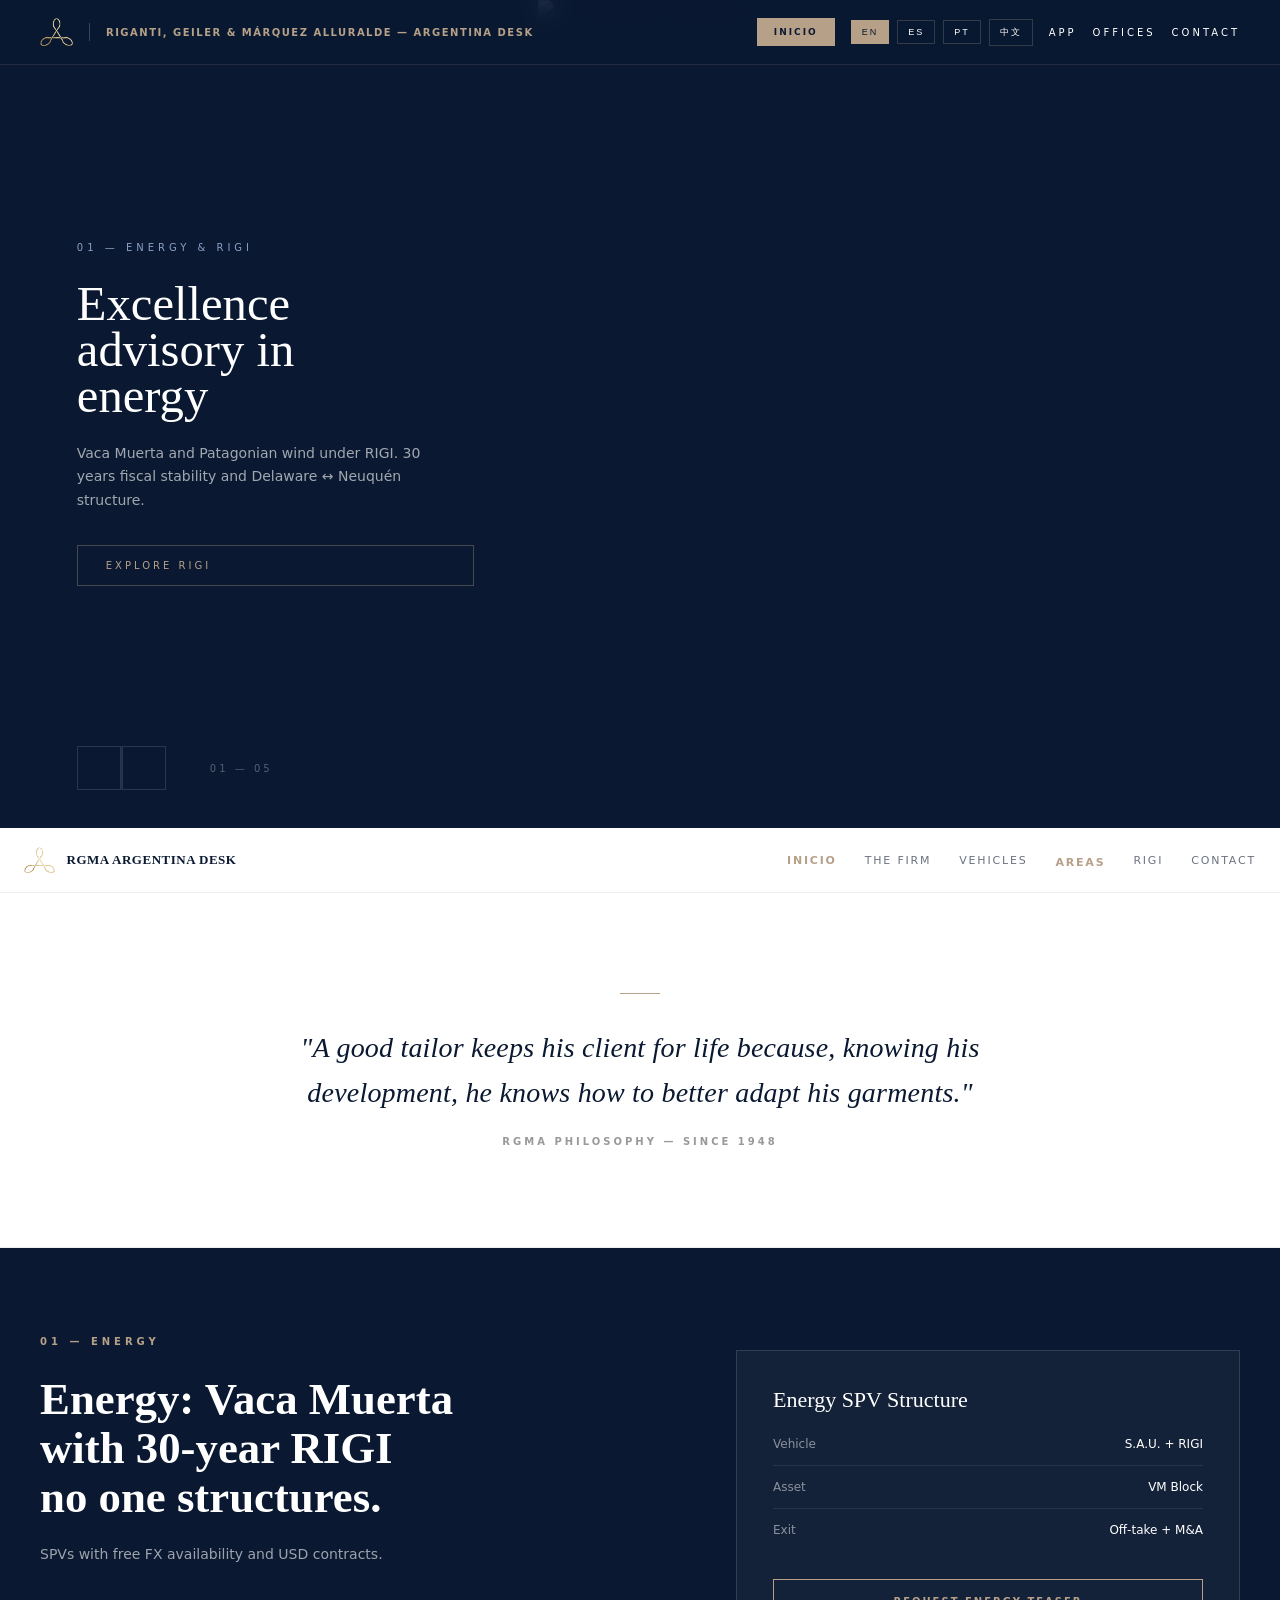
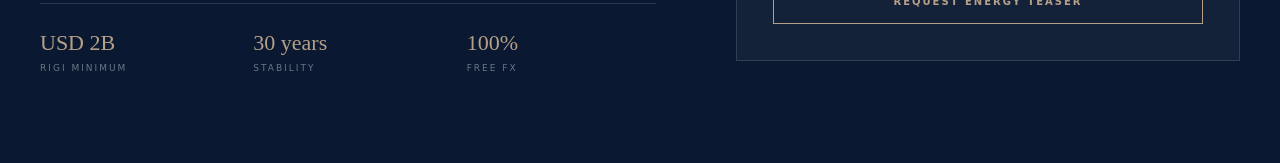
==== invertirenargentina.html @ 83d9f935 "Create invertirenargentina.html" ====
<!DOCTYPE html>
<html lang="en">
<head>
<meta charset="UTF-8">
<meta name="viewport" content="width=device-width, initial-scale=1.0">
<title>RGMA Argentina Desk | RIGI Investments, ITQ Fishing, Energy</title>
<meta id="meta-desc" name="description" content="RGMA Argentina Desk — Legal architecture for RIGI, ITQ fishing, Vaca Muerta energy, lithium and agribusiness. Delaware and Argentina structure.">
<link href="https://googleapis.com" rel="stylesheet">
<style>
:root{--navy:#0A1931;--gold:#B6A088;--paper:#fcfcfc}
*{box-sizing:border-box;margin:0;padding:0}
body{font-family:'Inter',system-ui;background:var(--paper);color:#1a1a1a;-webkit-font-smoothing:antialiased}
header img,.top-bar img,.logo img{ background:transparent!important; filter:none!important; mix-blend-mode:normal!important; display:block; object-fit:contain; }
.font-serif{font-family:'Cormorant Garamond',serif}
.hero{position:relative;height:92vh;min-height:640px;background:var(--navy);overflow:hidden;isolation:isolate}
.top-bar{position:absolute;inset:0 0 auto 0;z-index:30;display:flex;justify-content:space-between;align-items:center;padding:18px 40px;font-size:10px;letter-spacing:3px;text-transform:uppercase;color:#fff;background:rgba(10,25,49,.88);backdrop-filter:blur(12px);border-bottom:1px solid rgba(182,160,136,.15)}
.top-brand{display:flex;align-items:center;gap:16px;color:var(--gold);font-weight:600}
.lang-switch{display:flex;gap:8px;align-items:center}
.lang-switch button{background:transparent;border:1px solid rgba(182,160,136,.25);color:#fff;font-size:9px;letter-spacing:2px;padding:6px 10px;cursor:pointer;transition:all .35s}
.lang-switch button.active,.lang-switch button:hover{background:var(--gold);color:var(--navy);border-color:var(--gold)}
.slide{position:absolute;inset:0;display:flex;opacity:0;visibility:hidden;transition:opacity.9s,visibility.9s;pointer-events:none}
.slide.active{opacity:1;visibility:visible;pointer-events:auto;z-index:2}
.s-left{width:42%;display:flex;flex-direction:column;justify-content:center;padding:0 5% 0 6%;background:var(--navy)}
.s-right{width:58%;position:relative;overflow:hidden;background:var(--navy)}
.s-right img{width:100%;height:100%;object-fit:cover;display:block}
.eyebrow{font-size:10px;letter-spacing:4px;text-transform:uppercase;color:#8aa0c8;margin-bottom:28px}
.title{font-family:'Cormorant Garamond';font-size:clamp(32px,3.8vw,54px);line-height:.95;font-weight:300;color:#fff;margin-bottom:22px}
.desc{font-size:14px;line-height:1.7;color:rgba(255,255,255,.62);max-width:380px;margin-bottom:32px;font-weight:300}
.cta{display:inline-flex;align-items:center;gap:8px;font-size:10px;letter-spacing:3px;text-transform:uppercase;color:var(--gold);border:1px solid rgba(182,160,136,.35);padding:14px 28px;text-decoration:none;transition:all .35s cubic-bezier(0.2,0.8,0.2,1);background:transparent}
.cta:hover{background:var(--gold);color:var(--navy);transform:translateY(-2px);letter-spacing:3.3px}
.cta.gold{background:transparent;color:var(--gold)}
.cta.gold:hover{background:var(--gold);color:var(--navy)}
.nav-hero{position:absolute;bottom:38px;left:6%;z-index:10;display:flex;align-items:center;gap:22px}
.arr{width:44px;height:44px;background:var(--navy);color:rgba(255,255,255,.6);border:1px solid rgba(255,255,255,.12);cursor:pointer;display:grid;place-items:center;transition:.3s}
.arr:hover{background:var(--gold);color:var(--navy)}
.dot{width:28px;height:2px;background:rgba(255,255,255,.15);border:0;cursor:pointer;transition:all.5s}
.dot.active{background:var(--gold);width:56px}
.sticky-nav{position:sticky;top:0;z-index:50;background:rgba(255,255,255,.96);backdrop-filter:blur(12px);border-bottom:1px solid #eee;overflow:visible}
.nav-inner{max-width:1280px;margin:0 auto;padding:0 24px;height:64px;display:flex;align-items:center;justify-content:space-between;overflow:visible}
.logo{font-family:'Cormorant Garamond';font-weight:700;font-size:13px;letter-spacing:.5px;color:var(--navy);display:flex;align-items:center;gap:12px;text-decoration:none}
.menu{display:flex;gap:28px;align-items:center}
.m-link{font-size:11px;letter-spacing:1.8px;text-transform:uppercase;color:#6b7280;text-decoration:none;padding:24px 0;transition:.3s}
.m-link:hover{color:var(--navy)}
/* DROPDOWN PREMIUM EDITORIAL */
.dropdown{position:relative;padding:24px 0}
.dropdown-trigger{color:var(--gold)!important;font-weight:700;cursor:pointer}
.dropdown-menu{position:absolute;top:100%;left:50%;transform:translateX(-50%);display:none;min-width:340px;background:#0A1931;border-top:2px solid #B6A088;box-shadow:0 25px 50px rgba(10,25,49,.4);z-index:200;overflow:hidden}
.dropdown:hover .dropdown-menu,
.dropdown:focus-within .dropdown-menu{display:block}
.dropdown-menu a{display:flex;justify-content:space-between;align-items:center;padding:18px 24px;color:rgba(255,255,255,.75);font-size:11px;letter-spacing:2.2px;text-transform:uppercase;text-decoration:none;border-bottom:1px solid rgba(255,255,255,.07);transition:.25s}
.dropdown-menu a:hover{background:rgba(255,255,255,.06);color:var(--gold);padding-left:28px}
.footer-cta{padding:14px 24px;background:#081328;border-top:1px solid rgba(255,255,255,.06);font-size:8.5px;letter-spacing:2.5px;color:rgba(255,255,255,.35);text-transform:uppercase}
.areas{background:var(--navy);overflow:hidden}
.a-slide{display:none;grid-template-columns:1.1fr.9fr;gap:80px;max-width:1280px;margin:0 auto;padding:88px 40px;align-items:center}
.a-slide.active{display:grid;animation:fade.6s ease}
@keyframes fade{from{opacity:0;transform:translateY(8px)}to{opacity:1;transform:translateY(0)}}
.card{background:rgba(255,255,255,.04);border:1px solid rgba(255,255,255,.12);padding:36px}
.kpi{display:grid;grid-template-columns:repeat(3,1fr);gap:24px;border-top:1px solid rgba(255,255,255,.12);padding-top:26px;margin-top:36px}
.kpi b{font-family:'Cormorant Garamond';font-size:22px;color:var(--gold);font-weight:400;display:block}
.kpi span{font-size:9px;letter-spacing:2px;color:rgba(255,255,255,.4);text-transform:uppercase}
.row{display:flex;justify-content:space-between;border-bottom:1px solid rgba(255,255,255,.08);padding-bottom:14px;margin-bottom:14px;font-size:12px}
.row span:first-child{color:rgba(255,255,255,.5)}
.row span:last-child{color:#fff}
.btn{display:block;text-align:center;background:transparent;border:1px solid var(--gold);color:var(--gold);font-size:10px;letter-spacing:2px;font-weight:700;padding:16px;text-decoration:none;margin-top:28px;transition:all.35s}
.btn:hover{background:var(--gold);color:var(--navy);transform:translateY(-2px)}
.a-dots{display:flex;gap:10px;justify-content:center;padding:0 0 56px}
.a-dot{width:28px;height:2px;background:rgba(255,255,255,.18);border:0;cursor:pointer;transition:.4s}
.a-dot.active{background:var(--gold);width:48px}
#nda-modal{position:fixed;inset:0;z-index:9999;background:rgba(8,15,31,.85);backdrop-filter:blur(10px);display:none;align-items:center;justify-content:center;padding:20px}
#nda-modal.open{display:flex}
.nda-box{background:#fff;max-width:520px;width:100%;box-shadow:0 30px 80px rgba(0,0,0,.4)}
.nda-header{background:var(--navy);padding:28px 32px;display:flex;justify-content:space-between;align-items:center}
.nda-header h3{font-family:'Cormorant Garamond';color:#fff;font-size:18px;font-weight:400}
.nda-header span{color:var(--gold);font-size:10px;letter-spacing:2px}
.nda-body{padding:28px 32px}
.nda-check{display:flex;gap:12px;align-items:flex-start;background:#FAFAF8;border:1px solid #eee;padding:16px;margin:20px 0}
.nda-btn{flex:1;padding:14px;font-size:10px;letter-spacing:2px;font-weight:700;cursor:pointer;border:1px solid;text-transform:uppercase}
.btn-home{background:var(--gold);color:var(--navy);padding:8px 16px;font-size:9px;letter-spacing:2px;font-weight:700;text-decoration:none;border:1px solid var(--gold);transition:.3s}
.btn-home:hover{background:transparent;color:var(--gold)}
@media(max-width:1024px){.s-left{width:100%;padding:80px 24px 36px}.s-right{display:none}.a-slide{grid-template-columns:1fr;padding:48px 24px;gap:32px}.menu{display:none}.top-bar{padding:12px 16px;flex-wrap:wrap;gap:10px}}
</style>
</head>
<body>
<div class="hero" id="hero">
<div class="top-bar">
  <div class="top-brand">
    <img src="logo-final.webp" alt="RGMA" style="height:28px;width:auto;">
    <span style="width:1px;height:18px;background:rgba(255,255,255,0.2);display:inline-block"></span>
    <div data-i18n="top_brand" style="letter-spacing:1.5px;">RIGANTI, GEILER & MÁRQUEZ ALLURALDE — ARGENTINA DESK</div>
  </div>
  <div style="display:flex;gap:16px;align-items:center">
    <a href="index.html" class="btn-home" data-i18n="btn_inicio">INICIO</a>
    <div class="lang-switch"><button class="active" data-lang="en">EN</button><button data-lang="es">ES</button><button data-lang="pt">PT</button><button data-lang="zh">中文</button></div>
    <span data-i18n="top_app" style="font-weight:500;">APP</span><span data-i18n="top_offices" style="font-weight:500;">OFFICES</span><a href="#contacto" style="color:#fff;text-decoration:none;font-weight:500;" data-i18n="top_contact">CONTACT</a>
  </div>
</div>

<div class="slide active"><div class="s-left"><div class="eyebrow" data-i18n="s1_eye">01 — ENERGY & RIGI</div><h1 class="title" data-i18n="s1_title">Excellence<br>advisory in<br>energy</h1><p class="desc" data-i18n="s1_desc">Vaca Muerta and Patagonian wind under RIGI. 30 years fiscal stability and Delaware ↔ Neuquén structure.</p><a class="cta" href="#areas" data-go="0" data-i18n="s1_cta">Explore RIGI</a></div><div class="s-right"><img src="vaca-muerta-a.jpg" alt="Vaca Muerta Investment"></div></div>
<div class="slide"><div class="s-left"><div class="eyebrow" data-i18n="s2_eye">02 — AGRO & REAL ASSETS</div><h1 class="title" data-i18n="s2_title">From Delaware<br>to Rosario<br>in USD</h1><p class="desc" data-i18n="s2_desc">Agricultural trusts, tokenization and amnesty Law 27.743. 48hs due diligence.</p><a class="cta" href="#areas" data-go="1" data-i18n="s2_cta">View agro</a></div><div class="s-right"><img src="agro-silos.webp" alt="Agribusiness Real Assets"></div></div>
<div class="slide"><div class="s-left"><div class="eyebrow" data-i18n="s3_eye">03 — LITHIUM & MINING</div><h1 class="title" data-i18n="s3_title">Lithium Triangle<br>without fiscal<br>friction</h1><p class="desc" data-i18n="s3_desc">21% global reserves. 0% retentions under RIGI, stable royalties and Jujuy-Salta SPV in USD.</p><a class="cta" href="#areas" data-go="2" data-i18n="s3_cta">View mining</a></div><div class="s-right"><img src="litio-jujuy.webp" alt="Lithium Mining Jujuy"></div></div>
<div class="slide"><div class="s-left"><div class="eyebrow" data-i18n="s4_eye">04 — FISHING & BLUE ECONOMY</div><h1 class="title" data-i18n="s4_title">Fishing and ITQ<br>quota with<br>legal security</h1><p class="desc" data-i18n="s4_desc">Fleet, plants and JV under Law 24.922. Transferable quotas, RIGI processing and rebates.</p><a class="cta gold" href="#areas" data-go="3" data-i18n="s4_cta">View fishing structure</a></div><div class="s-right"><img src="pesca-altura.webp" alt="Blue Economy Fishing"></div></div>
<div class="slide"><div class="s-left"><div class="eyebrow" data-i18n="s5_eye">05 — LOGISTICS & PORTS</div><h1 class="title" data-i18n="s5_title">Waterway and ports<br>RIGI with free<br>USD</h1><p class="desc" data-i18n="s5_desc">Paraná terminals, 80% of exports. RIGI port with free FX and 0% rate.</p><a class="cta" href="#areas" data-go="4" data-i18n="s5_cta">View logistics</a></div><div class="s-right"><img src="pueto-rosario-a.webp" alt="Logistics Waterway Ports"></div></div>

<div class="nav-hero"><div style="display:flex;gap:1px;background:rgba(255,255,255,.1)"><button class="arr" data-action="prev" aria-label="Anterior"></button><button class="arr" data-action="next" aria-label="Siguiente"></button></div><div id="dots" style="display:flex;gap:8px"></div><div id="counter" style="color:rgba(255,255,255,.3);font-size:10px;letter-spacing:3px">01 — 05</div></div>
</div>

<nav class="sticky-nav"><div class="nav-inner"><a href="index.html" class="logo"><img src="logo-final.webp" alt="RGMA" style="height:26px;width:auto;"> RGMA ARGENTINA DESK</a><div class="menu"><a class="m-link" href="index.html" style="color:var(--gold);font-weight:700" data-i18n="btn_inicio">INICIO</a><a class="m-link" href="#estudio" data-i18n="m_estudio">The Firm</a><a class="m-link" href="#vehiculos" data-i18n="m_vehiculos">Vehicles</a><div class="dropdown"><span class="m-link dropdown-trigger" data-i18n="m_areas">AREAS</span><div class="dropdown-menu">
<a href="energia.html"><span>01 — ENERGÍA</span></a>
<a href="agronegocios.html"><span>02 — AGRONEGOCIOS</span></a>
<a href="mineria.html"><span>03 — MINERÍA</span></a>
<a href="pesca.html"><span>04 — PESCA</span></a>
<a href="logistica.html"><span>05 — LOGÍSTICA</span></a>
<div class="footer-cta" data-i18n="dropdown_foot">VER ESTRUCTURA + TEASER NDA</div>
</div></div><a class="m-link" href="#rigi">RIGI</a><a class="m-link" href="#contacto" data-i18n="m_contact">Contact</a></div></div></nav>

<section style="background:#fff;border-bottom:1px solid #eee;padding:100px 24px;text-align:center"><div style="max-width:750px;margin:0 auto"><div style="width:40px;height:1px;background:var(--gold);margin:0 auto 32px"></div><p style="font-family:'Cormorant Garamond', serif;font-size:28px;font-style:italic;color:var(--navy);line-height:1.6;letter-spacing:0.2px" data-i18n="philosophy">"A good tailor keeps his client for life because, knowing his development, he knows how to better adapt his garments."</p><span style="font-size:10px;letter-spacing:.3em;color:#999;text-transform:uppercase;font-weight:600;margin-top:20px;display:block" data-i18n="philosophy_sub">RGMA Philosophy — Since 1948</span></div></section>

<section id="areas" class="areas">
<div class="a-slide active"><div><span style="font-size:10px;letter-spacing:4px;color:var(--gold);font-weight:600;text-transform:uppercase;display:block;margin-bottom:28px">01 — ENERGY</span><h2 style="font-family:'Cormorant Garamond', serif;font-size:clamp(32px,3.5vw,46px);color:#fff;line-height:1.1;margin-bottom:20px" data-i18n="a1_title">Energy: Vaca Muerta<br>with 30-year RIGI<br>no one structures.</h2><p style="font-size:14px;color:rgba(255,255,255,.6);max-width:420px;line-height:1.75;font-weight:300;" data-i18n="a1_p">SPVs with free FX availability and USD contracts.</p><div class="kpi"><div><b>USD 2B</b><span data-i18n="a1_k1">RIGI Minimum</span></div><div><b>30 years</b><span data-i18n="a1_k2">Stability</span></div><div><b>100%</b><span data-i18n="a1_k3">Free FX</span></div></div></div><div class="card"><h3 style="font-family:'Cormorant Garamond', serif;font-size:22px;font-weight:400;color:#fff;margin-bottom:24px" data-i18n="a1_card">Energy SPV Structure</h3><div class="row"><span>Vehicle</span><span>S.A.U. + RIGI</span></div><div class="row"><span>Asset</span><span>VM Block</span></div><div class="row" style="border:0;margin:0"><span>Exit</span><span>Off-take + M&A</span></div><a class="btn" href="energia.html" data-i18n="a1_btn">REQUEST ENERGY TEASER</a></div></div>
<div class="a-slide"><div><span style="font-size:10px;letter-spacing:4px;color:var(--gold);font-weight:600;text-transform:uppercase;display:block;margin-bottom:28px">02 — AGRO</span><h2 style="font-family:'Cormorant Garamond', serif;font-size:clamp(32px,3.5vw,46px);color:#fff;line-height:1.1;margin-bottom:20px" data-i18n="a2_title">Agro: from Delaware<br>to Rosario<br>in USD.</h2><p style="font-size:14px;color:rgba(255,255,255,.6);max-width:420px;line-height:1.75;font-weight:300;" data-i18n="a2_p">Agricultural trusts and MATBA forwards.</p><div class="kpi"><div><b>USD 50M</b><span>Ticket</span></div><div><b>12%</b><span>USD Yield</span></div><div><b>Trust</b><span>Vehicle</span></div></div></div><div class="card"><h3 style="font-family:'Cormorant Garamond', serif;font-size:22px;font-weight:400;color:#fff;margin-bottom:24px" data-i18n="a2_card">Agro SPV Structure</h3><div class="row"><span>Vehicle</span><span>Trust + S.A.</span></div><div class="row" style="border:0;margin:0"><span>Exit</span><span>Land sale</span></div><a class="btn" href="agronegocios.html" data-i18n="a2_btn">REQUEST AGRO TEASER</a></div></div>
<div class="a-slide"><div><span style="font-size:10px;letter-spacing:4px;color:var(--gold);font-weight:600;text-transform:uppercase;display:block;margin-bottom:28px">03 — MINING</span><h2 style="font-family:'Cormorant Garamond', serif;font-size:clamp(32px,3.5vw,46px);color:#fff;line-height:1.1;margin-bottom:20px" data-i18n="a3_title">Mining: Lithium<br>global triangle<br>with Asia off-take.</h2><p style="font-s
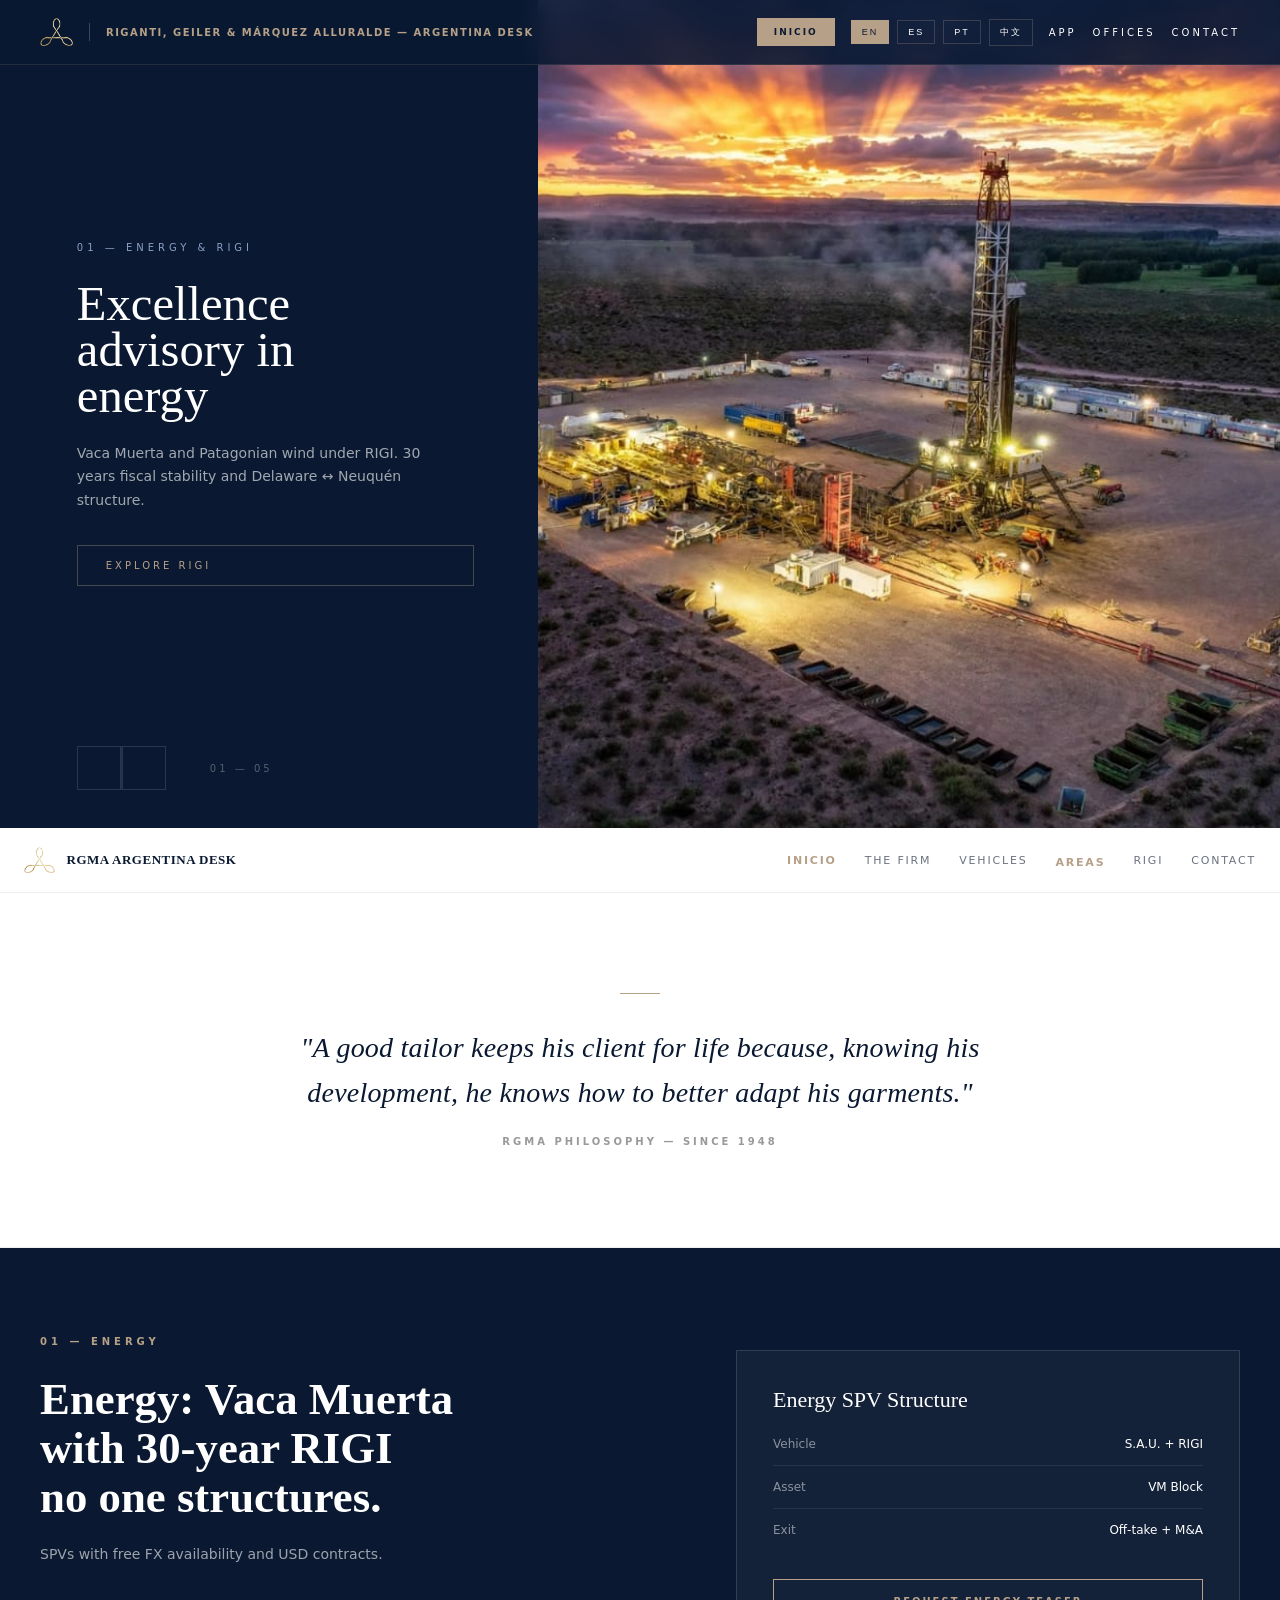
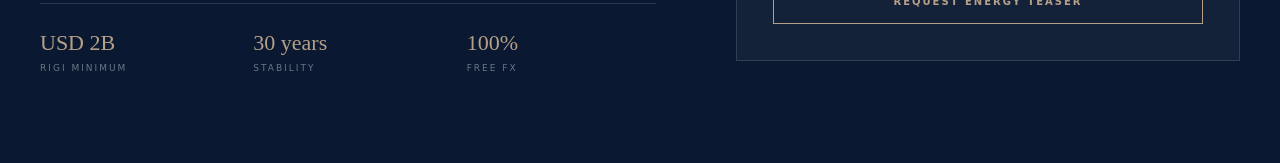
==== commit 42852e1f: "Update invertirenargentina.html" ====
--- a/invertirenargentina.html
+++ b/invertirenargentina.html
@@ -119,3 +119,72 @@
 <div class="a-slide active"><div><span style="font-size:10px;letter-spacing:4px;color:var(--gold);font-weight:600;text-transform:uppercase;display:block;margin-bottom:28px">01 — ENERGY</span><h2 style="font-family:'Cormorant Garamond', serif;font-size:clamp(32px,3.5vw,46px);color:#fff;line-height:1.1;margin-bottom:20px" data-i18n="a1_title">Energy: Vaca Muerta<br>with 30-year RIGI<br>no one structures.</h2><p style="font-size:14px;color:rgba(255,255,255,.6);max-width:420px;line-height:1.75;font-weight:300;" data-i18n="a1_p">SPVs with free FX availability and USD contracts.</p><div class="kpi"><div><b>USD 2B</b><span data-i18n="a1_k1">RIGI Minimum</span></div><div><b>30 years</b><span data-i18n="a1_k2">Stability</span></div><div><b>100%</b><span data-i18n="a1_k3">Free FX</span></div></div></div><div class="card"><h3 style="font-family:'Cormorant Garamond', serif;font-size:22px;font-weight:400;color:#fff;margin-bottom:24px" data-i18n="a1_card">Energy SPV Structure</h3><div class="row"><span>Vehicle</span><span>S.A.U. + RIGI</span></div><div class="row"><span>Asset</span><span>VM Block</span></div><div class="row" style="border:0;margin:0"><span>Exit</span><span>Off-take + M&A</span></div><a class="btn" href="energia.html" data-i18n="a1_btn">REQUEST ENERGY TEASER</a></div></div>
 <div class="a-slide"><div><span style="font-size:10px;letter-spacing:4px;color:var(--gold);font-weight:600;text-transform:uppercase;display:block;margin-bottom:28px">02 — AGRO</span><h2 style="font-family:'Cormorant Garamond', serif;font-size:clamp(32px,3.5vw,46px);color:#fff;line-height:1.1;margin-bottom:20px" data-i18n="a2_title">Agro: from Delaware<br>to Rosario<br>in USD.</h2><p style="font-size:14px;color:rgba(255,255,255,.6);max-width:420px;line-height:1.75;font-weight:300;" data-i18n="a2_p">Agricultural trusts and MATBA forwards.</p><div class="kpi"><div><b>USD 50M</b><span>Ticket</span></div><div><b>12%</b><span>USD Yield</span></div><div><b>Trust</b><span>Vehicle</span></div></div></div><div class="card"><h3 style="font-family:'Cormorant Garamond', serif;font-size:22px;font-weight:400;color:#fff;margin-bottom:24px" data-i18n="a2_card">Agro SPV Structure</h3><div class="row"><span>Vehicle</span><span>Trust + S.A.</span></div><div class="row" style="border:0;margin:0"><span>Exit</span><span>Land sale</span></div><a class="btn" href="agronegocios.html" data-i18n="a2_btn">REQUEST AGRO TEASER</a></div></div>
 <div class="a-slide"><div><span style="font-size:10px;letter-spacing:4px;color:var(--gold);font-weight:600;text-transform:uppercase;display:block;margin-bottom:28px">03 — MINING</span><h2 style="font-family:'Cormorant Garamond', serif;font-size:clamp(32px,3.5vw,46px);color:#fff;line-height:1.1;margin-bottom:20px" data-i18n="a3_title">Mining: Lithium<br>global triangle<br>with Asia off-take.</h2><p style="font-s
+function setLang(l){
+ localStorage.setItem('rgma_lang',l);
+ document.documentElement.lang=l;
+ document.querySelectorAll('[data-lang]').forEach(b=>b.classList.toggle('active',b.dataset.lang===l));
+ document.querySelectorAll('[data-i18n]').forEach(el=>{
+   const k=el.getAttribute('data-i18n');
+   if(i18n[l] && i18n[l][k]) el.innerHTML=i18n[l][k];
+ });
+ document.querySelectorAll('[data-i18n-ph]').forEach(el=>{
+   const k=el.getAttribute('data-i18n-ph');
+   if(i18n[l] && i18n[l][k]) el.placeholder=i18n[l][k];
+ });
+}
+(() => {
+  const hero = document.getElementById('hero');
+  const slides = [...hero.querySelectorAll(':scope >.slide')];
+  const dots = document.getElementById('dots');
+  const counter = document.getElementById('counter');
+  let cur = 0, tHero = null;
+  const renderHero = () => {
+    slides.forEach((s,i)=>s.classList.toggle('active', i===cur));
+    if(dots){dots.innerHTML='';slides.forEach((_,i)=>{const b=document.createElement('button');b.className='dot'+(i===cur?' active':'');b.onclick=()=>goHero(i);dots.appendChild(b);});}
+    if(counter) counter.textContent=`0${cur+1} — 0${slides.length}`;
+  };
+  const goHero = (n) => { cur=(n+slides.length)%slides.length; renderHero(); restartHero(); };
+  const restartHero = () => { clearInterval(tHero); if(document.hidden) return; tHero=setInterval(()=>goHero(cur+1),10000); };
+  hero.querySelector('[data-action="prev"]').addEventListener('click', ()=>goHero(cur-1));
+  hero.querySelector('[data-action="next"]').addEventListener('click', ()=>goHero(cur+1));
+  hero.addEventListener('mouseenter', ()=>clearInterval(tHero));
+  hero.addEventListener('mouseleave', restartHero);
+  document.addEventListener('visibilitychange', restartHero);
+  renderHero(); restartHero();
+  const aSlides=[...document.querySelectorAll('.a-slide')];
+  const aDots=[...document.querySelectorAll('.a-dot')];
+  let aCur=0, tArea=null;
+  const renderArea=()=>{aSlides.forEach((s,i)=>s.classList.toggle('active',i===aCur));aDots.forEach((d,i)=>d.classList.toggle('active',i===aCur));};
+  const goArea=(n)=>{aCur=(n+aSlides.length)%aSlides.length;renderArea();document.getElementById('areas').scrollIntoView({behavior:'smooth',block:'start'});clearInterval(tArea);tArea=setInterval(()=>{aCur=(aCur+1)%aSlides.length;renderArea();},10000);};
+  aDots.forEach(d=>d.addEventListener('click',()=>goArea(+d.dataset.go)));
+  document.querySelectorAll('[data-go]').forEach(el=>el.addEventListener('click',(e)=>{
+    const href=el.getAttribute('href');
+    if(href==='#areas'){e.preventDefault();goArea(+el.dataset.go);}
+  }));
+  document.querySelectorAll('[data-lang]').forEach(b=>b.addEventListener('click',()=>setLang(b.dataset.lang)));
+  setLang(localStorage.getItem('rgma_lang') || 'en');
+  const modal=document.getElementById('nda-modal');
+  const check=document.getElementById('check-nda');
+  const btnConfirm=document.getElementById('confirm-nda');
+  const labelArea=document.getElementById('nda-area-label');
+  let selectedArea='';
+  function closeNDA(){modal.classList.remove('open');}
+  check.addEventListener('change',()=>{btnConfirm.disabled=!check.checked;});
+  document.getElementById('close-nda').addEventListener('click',closeNDA);
+  document.getElementById('cancel-nda').addEventListener('click',closeNDA);
+  modal.addEventListener('click',(e)=>{if(e.target===modal) closeNDA();});
+  btnConfirm.addEventListener('click',()=>{
+    closeNDA();
+    const select=document.getElementById('input-area');
+    const msg=document.getElementById('input-msg');
+    const feedback=document.getElementById('teaser-feedback');
+    const activeLang=localStorage.getItem('rgma_lang') || 'en';
+    if(select) select.value=selectedArea;
+    if(msg) msg.value=activeLang==='en'?`Confidential Teaser Requested — Area: ${selectedArea}. NDA accepted online.`:`Solicito Teaser confidencial — Área: ${selectedArea}. He aceptado NDA en web.`;
+    if(feedback){feedback.style.display='block';feedback.textContent=activeLang==='en'?`CONFIDENTIAL NDA ACCEPTED — TEASER: ${selectedArea}`:`NDA CONFIDENCIAL ACEPTADO — TEASER: ${selectedArea}`;}
+    document.getElementById('contacto').scrollIntoView({behavior:'smooth'});
+  });
+})();
+</script>
+</body>
+</html>
